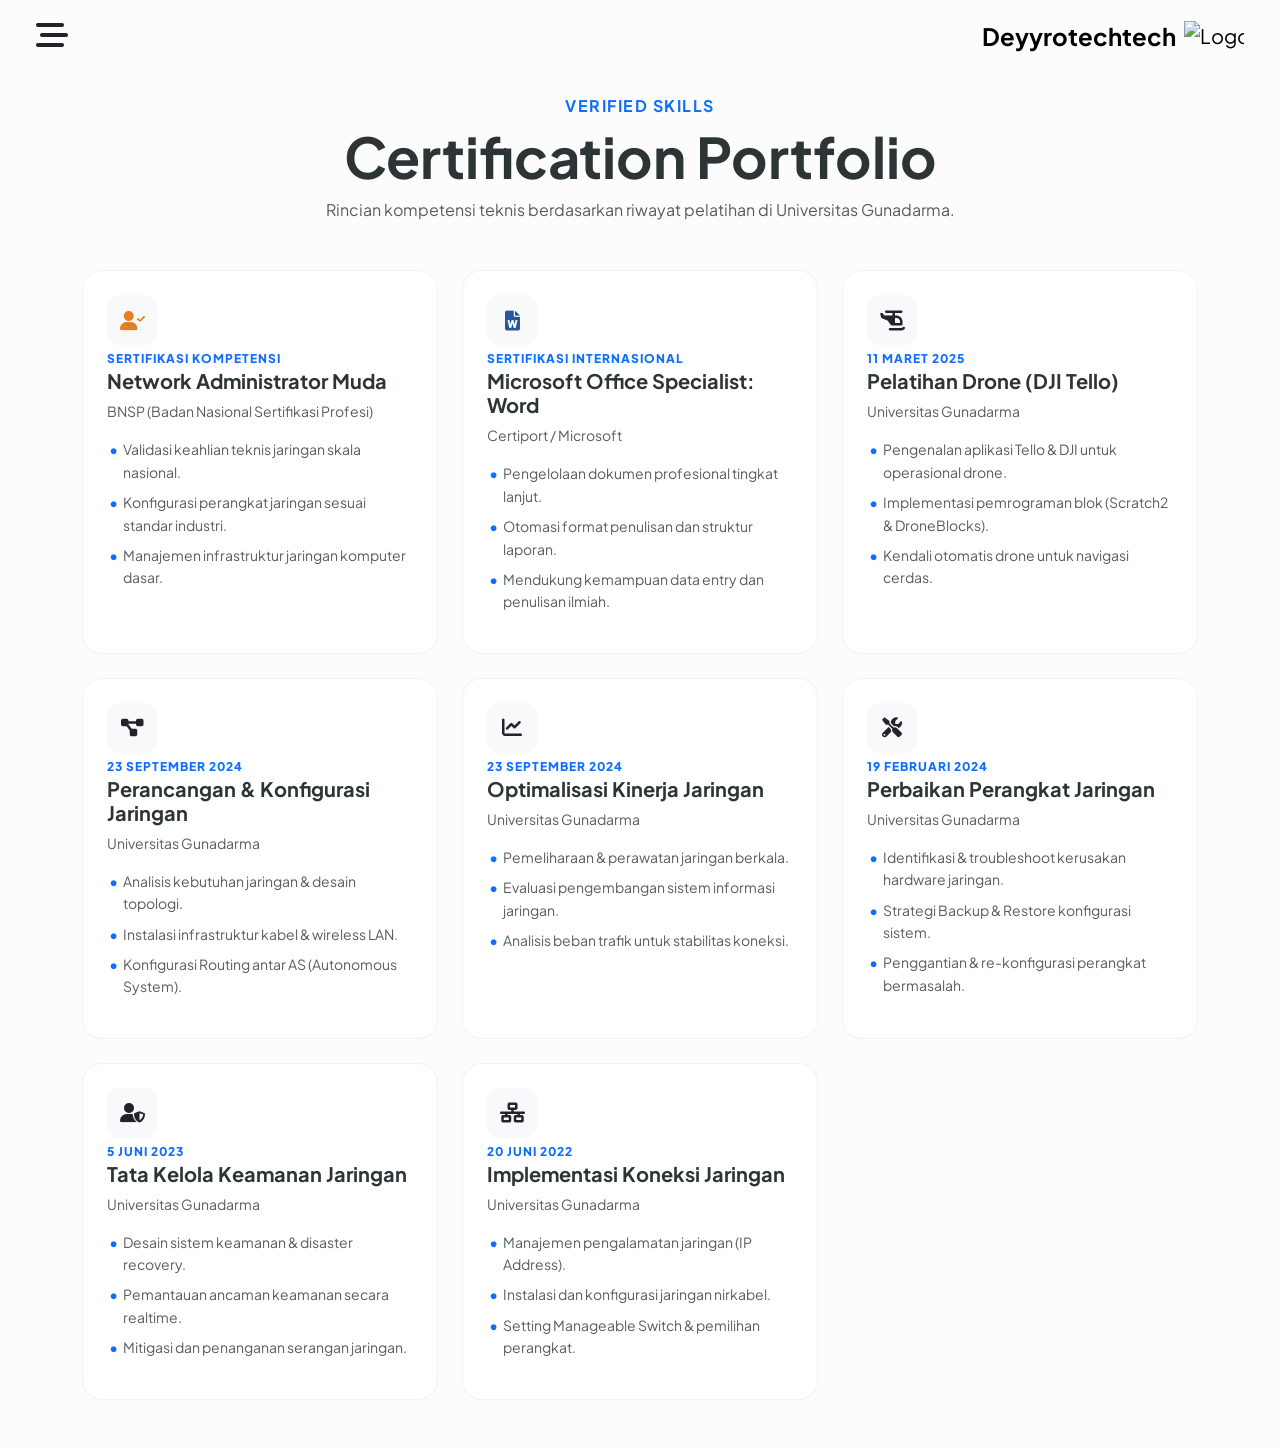
==== portofolio.html @ 223887a0 "Add files via upload" ====
<!DOCTYPE html>
<html lang="id">
<head>
    <meta charset="UTF-8">
    <meta name="viewport" content="width=device-width, initial-scale=1.0">
    <title>Portofolio | Deyrotech</title>
    <link href="https://cdn.jsdelivr.net/npm/bootstrap@5.3.0/dist/css/bootstrap.min.css" rel="stylesheet">
    <link rel="stylesheet" href="https://cdnjs.cloudflare.com/ajax/libs/font-awesome/6.0.0/css/all.min.css">
    <link rel="stylesheet" href="style.css">
</head>
<body>

    <nav class="navbar navbar-expand-lg fixed-top py-3 px-4 transition-all" id="mainNavbar">
        <div class="container-fluid d-flex align-items-center justify-content-between">
            <div class="nav-side-item">
                <button class="btn border-0 p-0" type="button" data-bs-toggle="offcanvas" data-bs-target="#sidebarMenu" id="menu-toggle">
                    <i class="fas fa-bars-staggered fa-2x"></i>
                </button>
            </div>
            <a class="navbar-brand d-flex align-items-center m-0" href="index.html">
                <span class="fw-bold me-2 h4 mb-0">Deyyrotechtech</span>
                <img src="assets/Logo-Web.png" alt="Logo" width="60">
            </a>
        </div>
    </nav>

    <div class="offcanvas offcanvas-start" tabindex="-1" id="sidebarMenu">
    <div class="offcanvas-header d-flex flex-column pt-5 position-relative">
        <div class="text-center w-100">
            <img src="assets/Logo-Web.png" alt="Logo" width="80" class="mb-2">
            <h5 class="fw-bold">Deyrotech</h5>
        </div>
        <button type="button" class="btn-close position-absolute top-0 end-0 m-4" data-bs-dismiss="offcanvas" aria-label="Close"></button>
    </div>

    <div class="offcanvas-body d-flex flex-column justify-content-center">
        <ul class="nav flex-column text-center">
            <li class="nav-item">
                <a class="nav-link py-3" href="index.html"><i class="fas fa-home me-2"></i> Home</a>
            </li>
            <li class="nav-item">
                <a class="nav-link py-3" href="about.html"><i class="fas fa-info-circle me-2"></i> About Me</a>
            </li>
            <li class="nav-item">
                <a class="nav-link py-3" href="services.html"><i class="fas fa-cogs me-2"></i> Services</a>
            </li>
            <li class="nav-item">
                <a class="nav-link py-3" href="portofolio.html"><i class="fas fa-award me-2"></i> Portfolio</a>
            </li>
            <li class="nav-item">
                <a class="nav-link py-3" href="contact.html"><i class="fas fa-paper-plane me-2"></i> Contact</a>
            </li>
        </ul>
    </div>
</div>

    <main class="container mt-5 pt-5 pb-5">
        <div class="text-center mb-5 fade-up">
            <h6 class="text-primary fw-bold text-uppercase ls-wide">Verified Skills</h6>
            <h2 class="display-4 fw-bold">Certification Portfolio</h2>
            <p class="text-muted">Rincian kompetensi teknis berdasarkan riwayat pelatihan di Universitas Gunadarma.</p>
        </div>
        
        <div class="row g-4">
            <div class="col-md-6 col-lg-4 fade-up">
                <div class="portfolio-card p-4 h-100">
                    <div class="card-icon"><i class="fas fa-user-check fa-lg"></i></div>
                    <span class="date-badge">Sertifikasi Kompetensi</span>
                    <h5 class="fw-bold">Network Administrator Muda</h5>
                    <p class="small text-muted mb-0">BNSP (Badan Nasional Sertifikasi Profesi)</p>
                    <ul class="task-list mt-3 small text-muted">
                        <li>Validasi keahlian teknis jaringan skala nasional.</li>
                        <li>Konfigurasi perangkat jaringan sesuai standar industri.</li>
                        <li>Manajemen infrastruktur jaringan komputer dasar.</li>
                    </ul>
                </div>
            </div>

            <div class="col-md-6 col-lg-4 fade-up">
                <div class="portfolio-card p-4 h-100">
                    <div class="card-icon"><i class="fas fa-file-word fa-lg"></i></div>
                    <span class="date-badge">Sertifikasi Internasional</span>
                    <h5 class="fw-bold">Microsoft Office Specialist: Word</h5>
                    <p class="small text-muted mb-0">Certiport / Microsoft</p>
                    <ul class="task-list mt-3 small text-muted">
                        <li>Pengelolaan dokumen profesional tingkat lanjut.</li>
                        <li>Otomasi format penulisan dan struktur laporan.</li>
                        <li>Mendukung kemampuan data entry dan penulisan ilmiah.</li>
                    </ul>
                </div>
            </div>
           
            <div class="col-md-6 col-lg-4 fade-up">
                <div class="portfolio-card p-4 h-100">
                    <div class="card-icon"><i class="fas fa-helicopter fa-lg"></i></div>
                    <span class="date-badge">11 Maret 2025</span>
                    <h5 class="fw-bold">Pelatihan Drone (DJI Tello)</h5>
                    <p class="small text-muted mb-0">Universitas Gunadarma</p>
                    <ul class="task-list mt-3 small text-muted">
                        <li>Pengenalan aplikasi Tello & DJI untuk operasional drone.</li>
                        <li>Implementasi pemrograman blok (Scratch2 & DroneBlocks).</li>
                        <li>Kendali otomatis drone untuk navigasi cerdas.</li>
                    </ul>
                </div>
            </div>

            <div class="col-md-6 col-lg-4 fade-up">
                <div class="portfolio-card p-4 h-100">
                    <div class="card-icon"><i class="fas fa-project-diagram fa-lg"></i></div>
                    <span class="date-badge">23 September 2024</span>
                    <h5 class="fw-bold">Perancangan & Konfigurasi Jaringan</h5>
                    <p class="small text-muted mb-0">Universitas Gunadarma</p>
                    <ul class="task-list mt-3 small text-muted">
                        <li>Analisis kebutuhan jaringan & desain topologi.</li>
                        <li>Instalasi infrastruktur kabel & wireless LAN.</li>
                        <li>Konfigurasi Routing antar AS (Autonomous System).</li>
                    </ul>
                </div>
            </div>

            <div class="col-md-6 col-lg-4 fade-up">
                <div class="portfolio-card p-4 h-100">
                    <div class="card-icon"><i class="fas fa-chart-line fa-lg"></i></div>
                    <span class="date-badge">23 September 2024</span>
                    <h5 class="fw-bold">Optimalisasi Kinerja Jaringan</h5>
                    <p class="small text-muted mb-0">Universitas Gunadarma</p>
                    <ul class="task-list mt-3 small text-muted">
                        <li>Pemeliharaan & perawatan jaringan berkala.</li>
                        <li>Evaluasi pengembangan sistem informasi jaringan.</li>
                        <li>Analisis beban trafik untuk stabilitas koneksi.</li>
                    </ul>
                </div>
            </div>

            <div class="col-md-6 col-lg-4 fade-up">
                <div class="portfolio-card p-4 h-100">
                    <div class="card-icon"><i class="fas fa-tools fa-lg"></i></div>
                    <span class="date-badge">19 Februari 2024</span>
                    <h5 class="fw-bold">Perbaikan Perangkat Jaringan</h5>
                    <p class="small text-muted mb-0">Universitas Gunadarma</p>
                    <ul class="task-list mt-3 small text-muted">
                        <li>Identifikasi & troubleshoot kerusakan hardware jaringan.</li>
                        <li>Strategi Backup & Restore konfigurasi sistem.</li>
                        <li>Penggantian & re-konfigurasi perangkat bermasalah.</li>
                    </ul>
                </div>
            </div>

            <div class="col-md-6 col-lg-4 fade-up">
                <div class="portfolio-card p-4 h-100">
                    <div class="card-icon"><i class="fas fa-user-shield fa-lg"></i></div>
                    <span class="date-badge">5 Juni 2023</span>
                    <h5 class="fw-bold">Tata Kelola Keamanan Jaringan</h5>
                    <p class="small text-muted mb-0">Universitas Gunadarma</p>
                    <ul class="task-list mt-3 small text-muted">
                        <li>Desain sistem keamanan & disaster recovery.</li>
                        <li>Pemantauan ancaman keamanan secara realtime.</li>
                        <li>Mitigasi dan penanganan serangan jaringan.</li>
                    </ul>
                </div>
            </div>

            <div class="col-md-6 col-lg-4 fade-up">
                <div class="portfolio-card p-4 h-100">
                    <div class="card-icon"><i class="fas fa-network-wired fa-lg"></i></div>
                    <span class="date-badge">20 Juni 2022</span>
                    <h5 class="fw-bold">Implementasi Koneksi Jaringan</h5>
                    <p class="small text-muted mb-0">Universitas Gunadarma</p>
                    <ul class="task-list mt-3 small text-muted">
                        <li>Manajemen pengalamatan jaringan (IP Address).</li>
                        <li>Instalasi dan konfigurasi jaringan nirkabel.</li>
                        <li>Setting Manageable Switch & pemilihan perangkat.</li>
                    </ul>
                </div>
            </div>
        </div>
    </main>

    <script src="https://cdn.jsdelivr.net/npm/bootstrap@5.3.0/dist/js/bootstrap.bundle.min.js"></script>
    <script src="script.js"></script>
</body>
</html>
---- style.css ----
@import url('https://fonts.googleapis.com/css2?family=Plus+Jakarta+Sans:wght@300;400;600;700;800&display=swap');

body {
    font-family: 'Plus Jakarta Sans', sans-serif;
    background-color: #fcfcfc;
    color: #2d3436;
    overflow-x: hidden;
}

/* Navbar Stability */
.navbar {
    background: transparent !important;
    transition: all 0.3s ease;
}

.nav-side-item { width: 50px; } /* Kunci lebar agar logo tidak menggeser tombol */

.nav-center-text {
    font-weight: 800;
    text-transform: uppercase;
    letter-spacing: 1px;
    color: #000;
    border: 2px solid #000;
    padding: 5px 15px;
}

/* Sidebar Pop-up Glassmorphism */
.offcanvas {
    width: 220px !important;
    border-radius: 20px 20px 20px 20px;
    background: rgba(255, 255, 255, 0.9) !important;
    backdrop-filter: blur(20px);
    box-shadow: 20px 0 50px rgba(0,0,0,0.1);
    border: none;
    margin: 6px -0;
    height: calc(100% - 20px) !important;
}

.nav-link {
    font-weight: 700;
    margin: 5px 20px;
    padding: 15px !important;
    color: #444 !important;
    transition: all 0.4s cubic-bezier(0.175, 0.885, 0.32, 1.275);
    border-radius: 15px;
}

.nav-link:hover {
    background: #000;
    color: #fff !important;
    transform: scale(1.05) translateX(10px);
}

/* Fix Foto & Blob */
.abstract-wrapper {
    position: relative;
    display: inline-block;
    width: 100%;
    max-width: 400px;
}

.blob-anim {
    position: absolute;
    top: 50%;
    left: 50%;
    transform: translate(-50%, -50%);
    width: 130%;
    z-index: -1;
    fill: #d1e9ff;
    animation: rotate-blob 20s infinite linear;
}

@keyframes rotate-blob {
    from { transform: translate(-50%, -50%) rotate(0deg); }
    to { transform: translate(-50%, -50%) rotate(360deg); }
}

.hero-img {
    max-width: 350px;
    width: 90%;
    height: auto;
}

/* Responsivitas */
@media (max-width: 991px) {
    .display-2 { font-size: 2.5rem; }
    .abstract-wrapper { max-width: 280px; }
}

.fade-up {
    opacity: 0;
    transform: translateY(30px);
    animation: fadeInUp 1s forwards;
}
@keyframes fadeInUp { to { opacity: 1; transform: translateY(0); } }

/* About Page Specific Styles */
.profile-img {
    border: 10px solid #fff;
    width: 100%;
    max-width: 400px;
    object-fit: cover;
}

.experience-badge {
    position: absolute;
    bottom: -20px;
    right: 20px;
    background: #000;
    color: #fff;
    padding: 20px;
    border-radius: 20px;
    max-width: 180px;
    text-align: left;
}

.info-card {
    transition: transform 0.3s ease;
}

.info-card:hover {
    transform: translateY(-5px);
}

.timeline-box {
    height: 100%;
    transition: background 0.3s ease;
}

.timeline-box:hover {
    background: #fff !important;
    box-shadow: 0 10px 30px rgba(0,0,0,0.05);
}

.active {
    background: #000 !important;
    color: #fff !important;
}

/* Navbar Base Style */
.navbar {
    transition: all 0.4s cubic-bezier(0.4, 0, 0.2, 1);
    background: transparent;
    border-bottom: 1px solid transparent;
}

/* Navbar Saat Di-scroll (Agar tidak menabrak konten) */
.navbar.scrolled {
    background: rgba(255, 255, 255, 0.8) !important; /* Transparan Glassmorphism */
    backdrop-filter: blur(15px); /* Efek blur agar teks di belakang tidak 'menabrak' visual navbar */
    padding-top: 12px !important;
    padding-bottom: 12px !important;
    border-bottom: 1px solid rgba(0, 0, 0, 0.05);
    box-shadow: 0 4px 20px rgba(0, 0, 0, 0.03);
}

/* Mengunci lebar box samping agar tombol menu tidak bergeser */
.nav-side-item {
    width: 60px;
    display: flex;
    justify-content: flex-start;
}

/* Style Teks Solid di Tengah */
.nav-center-text {
    font-weight: 800;
    text-transform: uppercase;
    letter-spacing: 1px;
    font-size: 1rem;
    border: none;
    padding: 4px 15px;
    background: none; /* Memberikan isi agar teks konten di belakang tidak terlihat menembus box ini */
}

/* Memastikan Main Content memiliki ruang agar tidak tertutup navbar Fixed */
main {
    position: relative;
    z-index: 1;
}

/* Service Card Base */
.service-card {
    background: #fff;
    border-radius: 25px;
    cursor: pointer;
    transition: all 0.3s ease;
    border: 1px solid rgba(0,0,0,0.05) !important;
}

.service-card:hover {
    transform: translateY(-8px);
    box-shadow: 0 15px 30px rgba(0,0,0,0.08) !important;
    border-color: #000 !important;
}

.icon-box {
    width: 55px;
    height: 55px;
    background: #f8f9fa;
    display: flex;
    align-items: center;
    justify-content: center;
    border-radius: 12px;
}

/* Modal Styling */
.modal-content {
    background: rgba(255, 255, 255, 0.95);
    backdrop-filter: blur(10px);
}

.ls-wide { letter-spacing: 1.5px; }

/* Pastikan tombol close sidebar tidak terpengaruh flexbox header */
.offcanvas-header .btn-close {
    position: absolute !important;
    top: 20px !important;
    right: 20px !important;
    z-index: 1060; /* Agar berada di atas elemen lain */
    margin: 0 !important; /* Menghapus margin otomatis yang mungkin menggeser ke tengah */
}

/* Tambahan: pastikan header sidebar relatif */
.offcanvas-header {
    position: relative;
}

/* Portfolio Page Styling */
.portfolio-card {
    background: #fff;
    border: 1px solid rgba(0,0,0,0.05);
    border-radius: 20px;
    transition: all 0.4s cubic-bezier(0.175, 0.885, 0.32, 1.275);
}

.portfolio-card:hover {
    transform: translateY(-10px);
    box-shadow: 0 15px 35px rgba(0,0,0,0.07);
    border-color: #0d6efd;
}

.card-icon {
    width: 50px;
    height: 50px;
    background: #f8f9fa;
    border-radius: 12px;
    display: flex;
    align-items: center;
    justify-content: center;
    color: #212529;
    transition: 0.3s;
}

.portfolio-card:hover .card-icon {
    background: #212529;
    color: #fff;
}

.date-badge {
    font-size: 0.75rem;
    font-weight: 800;
    color: #0d6efd;
    letter-spacing: 1px;
    text-transform: uppercase;
}

.task-list {
    padding-left: 1rem;
    line-height: 1.6;
}

.task-list li {
    position: relative;
    list-style-type: none;
    margin-bottom: 8px;
}

.task-list li::before {
    content: "•";
    color: #0d6efd;
    font-weight: bold;
    display: inline-block;
    width: 1em;
    margin-left: -1em;
}

/* Warna khusus untuk ikon Word jika ingin variasi */
.fa-file-word {
    color: #2b579a;
}

.fa-user-check {
    color: #e67e22; /* Warna oranye untuk BNSP agar menonjol */
}

/* Contact Styles */
.icon-circle {
    width: 45px;
    height: 45px;
    background: #f8f9fa;
    border-radius: 50%;
    display: flex;
    align-items: center;
    justify-content: center;
    color: #000;
    font-size: 1.2rem;
    transition: 0.3s;
}

.contact-info-box:hover .icon-circle {
    background: #000;
    color: #fff;
}

.map-container {
    filter: grayscale(100%) contrast(1.2) opacity(0.8);
    transition: 0.5s;
}

.map-container:hover {
    filter: grayscale(0%);
}

.form-control {
    background: #f8f9fa;
    border: 1px solid transparent;
    transition: 0.3s;
}

.form-control:focus {
    background: #fff;
    border-color: #000;
    box-shadow: none;
}
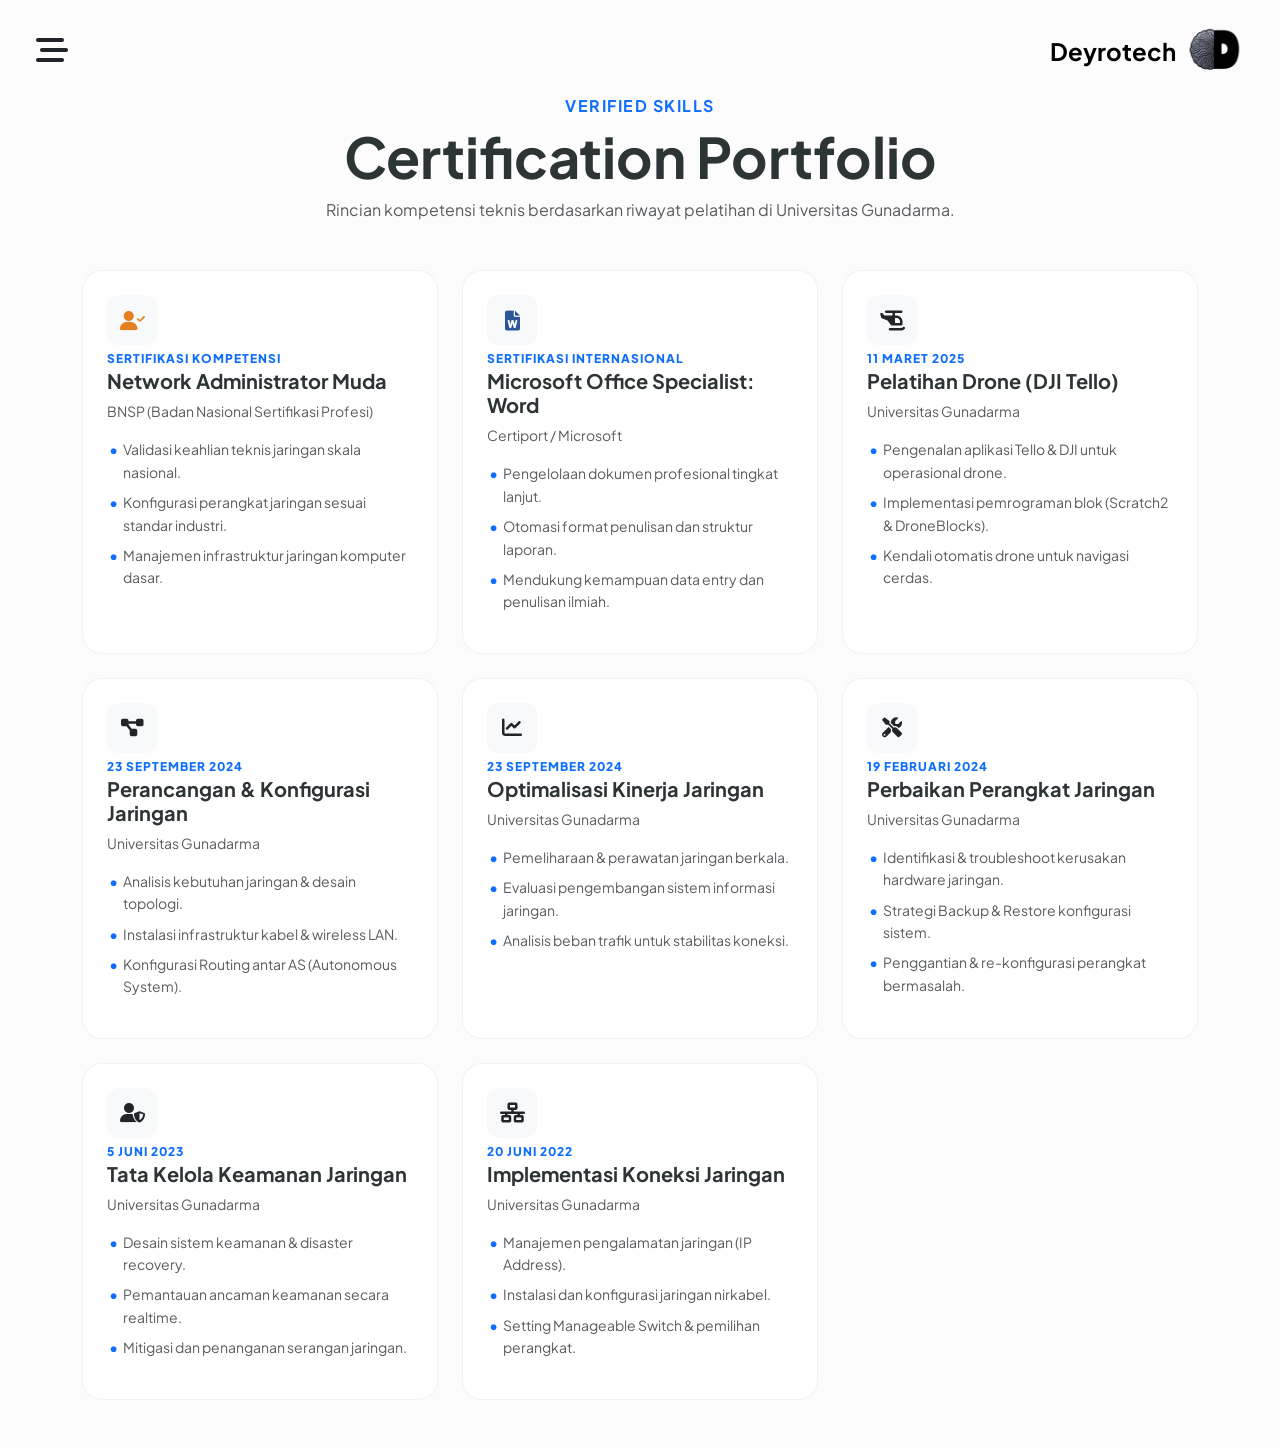
==== commit 4ccf1a4c: "portofolio.html" ====
--- a/portofolio.html
+++ b/portofolio.html
@@ -18,7 +18,7 @@
                 </button>
             </div>
             <a class="navbar-brand d-flex align-items-center m-0" href="index.html">
-                <span class="fw-bold me-2 h4 mb-0">Deyyrotechtech</span>
+                <span class="fw-bold me-2 h4 mb-0">Deyrotech</span>
                 <img src="assets/Logo-Web.png" alt="Logo" width="60">
             </a>
         </div>
@@ -179,4 +179,5 @@
     <script src="https://cdn.jsdelivr.net/npm/bootstrap@5.3.0/dist/js/bootstrap.bundle.min.js"></script>
     <script src="script.js"></script>
 </body>
-</html>+
+</html>
